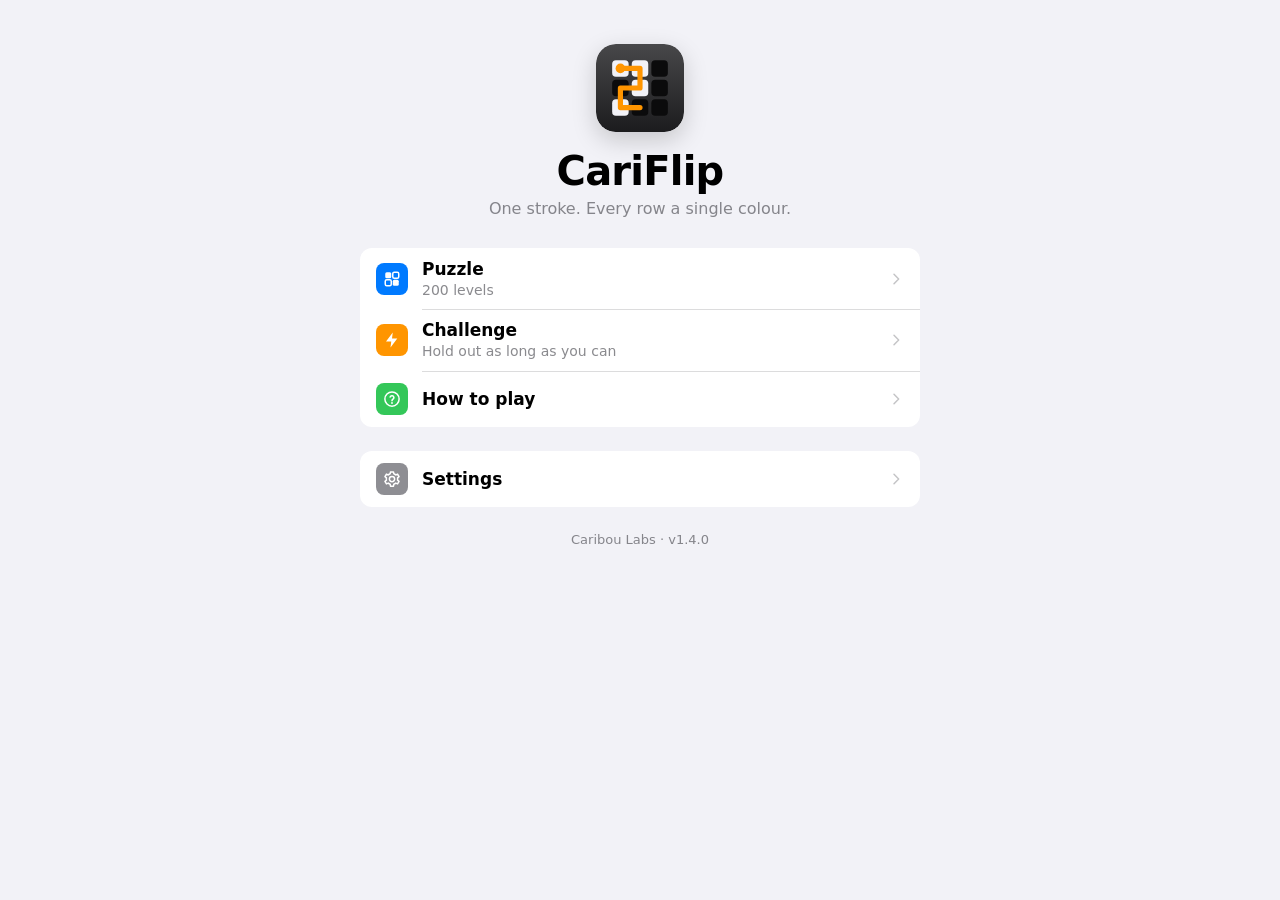
==== index.html @ bf09bc6b "Add files via upload" ====
<!doctype html>
<html lang="fr">
<head>
<meta charset="utf-8">
<title>CariFlip</title>
<meta name="viewport" content="width=device-width, initial-scale=1, viewport-fit=cover, user-scalable=no">
<meta name="claude:viewport-fit-sides" content="cover">
<meta name="description" content="Un seul trait pour rendre chaque ligne d'une seule couleur. Jeu de réflexion de Caribou Labs.">
<meta name="theme-color" content="#F2F2F7" media="(prefers-color-scheme: light)">
<meta name="theme-color" content="#000000" media="(prefers-color-scheme: dark)">
<meta name="apple-mobile-web-app-capable" content="yes">
<meta name="mobile-web-app-capable" content="yes">
<meta name="apple-mobile-web-app-status-bar-style" content="default">
<meta name="apple-mobile-web-app-title" content="CariFlip">
<link rel="manifest" href="manifest.webmanifest">
<link rel="icon" href="icons/icon.svg" type="image/svg+xml">
<link rel="apple-touch-icon" href="icons/apple-touch-icon.png">
<link rel="stylesheet" href="css/style.css">
</head>
<body>
<svg width="0" height="0" style="position:absolute" aria-hidden="true">
  <defs>
    <symbol id="i-back" viewBox="0 0 24 24"><path d="M15 4l-8 8 8 8" fill="none" stroke="currentColor" stroke-width="2.4" stroke-linecap="round" stroke-linejoin="round"/></symbol>
    <symbol id="i-chev" viewBox="0 0 24 24"><path d="M9 5l7 7-7 7" fill="none" stroke="currentColor" stroke-width="2.2" stroke-linecap="round" stroke-linejoin="round"/></symbol>
    <symbol id="i-bulb" viewBox="0 0 24 24"><path d="M9 18h6M10 21h4M12 3a6 6 0 0 0-3.6 10.8c.6.5 1.1 1.3 1.1 2.2h5c0-.9.5-1.7 1.1-2.2A6 6 0 0 0 12 3z" fill="none" stroke="currentColor" stroke-width="2" stroke-linecap="round" stroke-linejoin="round"/></symbol>
    <symbol id="i-pause" viewBox="0 0 24 24"><rect x="6" y="5" width="4" height="14" rx="1.2" fill="currentColor"/><rect x="14" y="5" width="4" height="14" rx="1.2" fill="currentColor"/></symbol>
    <symbol id="i-lock" viewBox="0 0 24 24"><rect x="5" y="11" width="14" height="10" rx="2.5" fill="currentColor"/><path d="M8 11V8a4 4 0 0 1 8 0v3" fill="none" stroke="currentColor" stroke-width="2.2"/></symbol>
    <symbol id="i-check" viewBox="0 0 24 24"><path d="M5 12.5l4.5 4.5L19 7.5" fill="none" stroke="currentColor" stroke-width="2.8" stroke-linecap="round" stroke-linejoin="round"/></symbol>
    <symbol id="i-star" viewBox="0 0 24 24"><path d="M12 2.8l2.8 5.8 6.3.9-4.6 4.4 1.1 6.3L12 17.2l-5.6 3 1.1-6.3L2.9 9.5l6.3-.9z" fill="currentColor"/></symbol>
    <symbol id="i-grid" viewBox="0 0 24 24"><rect x="3" y="3" width="8" height="8" rx="2" fill="currentColor"/><rect x="13" y="3" width="8" height="8" rx="2" fill="none" stroke="currentColor" stroke-width="2"/><rect x="3" y="13" width="8" height="8" rx="2" fill="none" stroke="currentColor" stroke-width="2"/><rect x="13" y="13" width="8" height="8" rx="2" fill="currentColor"/></symbol>
    <symbol id="i-bolt" viewBox="0 0 24 24"><path d="M13 2L4 14h7l-1 8 9-12h-7z" fill="currentColor"/></symbol>
    <symbol id="i-help" viewBox="0 0 24 24"><circle cx="12" cy="12" r="9.5" fill="none" stroke="currentColor" stroke-width="2"/><path d="M9.5 9.3a2.6 2.6 0 0 1 5 .9c0 1.8-2.5 2.2-2.5 4" fill="none" stroke="currentColor" stroke-width="2" stroke-linecap="round"/><circle cx="12" cy="17.3" r="1.2" fill="currentColor"/></symbol>
    <symbol id="i-x" viewBox="0 0 24 24"><path d="M6 6l12 12M18 6L6 18" fill="none" stroke="currentColor" stroke-width="2.8" stroke-linecap="round"/></symbol>
    <symbol id="i-down" viewBox="0 0 24 24"><path d="M12 5v13M6 13l6 6 6-6" fill="none" stroke="currentColor" stroke-width="2.4" stroke-linecap="round" stroke-linejoin="round"/></symbol>
    <symbol id="i-trophy" viewBox="0 0 24 24"><path d="M7 4h10v5a5 5 0 0 1-10 0zM7 6H4v1a3 3 0 0 0 3 3M17 6h3v1a3 3 0 0 1-3 3M12 14v3M8 20h8M9 17h6" fill="none" stroke="currentColor" stroke-width="2" stroke-linecap="round" stroke-linejoin="round"/></symbol>
    <symbol id="i-gear" viewBox="0 0 24 24"><path d="M12 8.5a3.5 3.5 0 1 0 0 7 3.5 3.5 0 0 0 0-7z" fill="none" stroke="currentColor" stroke-width="2"/><path d="M19.4 13.5a7.6 7.6 0 0 0 0-3l2-1.6-2-3.4-2.4 1a7.6 7.6 0 0 0-2.6-1.5L14 2.5h-4l-.4 2.5A7.6 7.6 0 0 0 7 6.5l-2.4-1-2 3.4 2 1.6a7.6 7.6 0 0 0 0 3l-2 1.6 2 3.4 2.4-1a7.6 7.6 0 0 0 2.6 1.5l.4 2.5h4l.4-2.5a7.6 7.6 0 0 0 2.6-1.5l2.4 1 2-3.4z" fill="none" stroke="currentColor" stroke-width="2" stroke-linejoin="round"/></symbol>
    <symbol id="i-up" viewBox="0 0 24 24"><path d="M12 19V6M6 11l6-6 6 6" fill="none" stroke="currentColor" stroke-width="2.4" stroke-linecap="round" stroke-linejoin="round"/></symbol>
  </defs>
</svg>

<div id="app">

  <!-- Accueil -->
  <section class="screen" id="home">
    <div class="scroll">
      <header class="hero">
        <img class="logo" src="icons/icon.svg" alt="" width="88" height="88">
        <h1>CariFlip</h1>
        <p class="tagline" data-i18n="home.tagline"></p>
      </header>

      <div class="group">
        <button class="row" id="go-puzzle">
          <span class="row-icon" style="--c: var(--accent)"><svg><use href="#i-grid"/></svg></span>
          <span class="row-text"><span class="row-title" data-i18n="home.puzzle"></span><span class="row-sub" id="puzzle-progress"></span></span>
          <svg class="chev"><use href="#i-chev"/></svg>
        </button>
        <button class="row" id="go-challenge">
          <span class="row-icon" style="--c: var(--stroke)"><svg><use href="#i-bolt"/></svg></span>
          <span class="row-text"><span class="row-title" data-i18n="home.challenge"></span><span class="row-sub" id="best-score"></span></span>
          <svg class="chev"><use href="#i-chev"/></svg>
        </button>
        <button class="row" id="go-howto">
          <span class="row-icon" style="--c: var(--success)"><svg><use href="#i-help"/></svg></span>
          <span class="row-text"><span class="row-title" data-i18n="home.howto"></span></span>
          <svg class="chev"><use href="#i-chev"/></svg>
        </button>
      </div>

      <div class="group">
        <button class="row" id="go-settings">
          <span class="row-icon" style="--c: var(--gray)"><svg><use href="#i-gear"/></svg></span>
          <span class="row-text"><span class="row-title" data-i18n="home.settings"></span></span>
          <svg class="chev"><use href="#i-chev"/></svg>
        </button>
      </div>

      <p class="footnote" id="install-hint" hidden></p>
      <p class="footnote">Caribou Labs · v<span id="version"></span></p>
    </div>
  </section>

  <!-- Réglages -->
  <section class="screen" id="settings" hidden>
    <nav class="navbar">
      <button class="nav-btn" data-back><svg><use href="#i-back"/></svg><span data-i18n="nav.home"></span></button>
      <h2 class="nav-title" data-i18n="set.title"></h2>
      <span class="nav-spacer"></span>
    </nav>
    <div class="scroll">
      <h3 class="section-title" data-i18n="set.language"></h3>
      <div class="group pad">
        <div class="seg" id="seg-lang" role="radiogroup">
          <button data-value="auto" data-i18n="set.auto"></button>
          <button data-value="fr" data-i18n="set.fr"></button>
          <button data-value="en" data-i18n="set.en"></button>
        </div>
      </div>
      <h3 class="section-title" data-i18n="set.theme"></h3>
      <div class="group pad">
        <div class="seg" id="seg-theme" role="radiogroup">
          <button data-value="auto" data-i18n="set.auto"></button>
          <button data-value="light" data-i18n="set.light"></button>
          <button data-value="dark" data-i18n="set.dark"></button>
        </div>
      </div>
      <div class="group">
        <label class="row switch-row" for="opt-sound">
          <span class="row-text"><span class="row-title" data-i18n="set.sound"></span></span>
          <input type="checkbox" id="opt-sound" class="switch">
        </label>
        <label class="row switch-row" for="opt-haptics" id="haptics-row">
          <span class="row-text"><span class="row-title" data-i18n="set.haptics"></span></span>
          <input type="checkbox" id="opt-haptics" class="switch">
        </label>
      </div>
      <p class="footnote" data-i18n="set.note"></p>
    </div>
  </section>

  <!-- Sélection des niveaux -->
  <section class="screen" id="levels" hidden>
    <nav class="navbar">
      <button class="nav-btn" data-back><svg><use href="#i-back"/></svg><span data-i18n="nav.home"></span></button>
      <h2 class="nav-title" data-i18n="levels.title"></h2>
      <span class="nav-spacer"></span>
    </nav>
    <div class="scroll">
      <div class="chapters" id="chapters" role="tablist"></div>
      <p class="chapter-caption" id="chapter-caption"></p>
      <div class="level-grid" id="level-grid"></div>
    </div>
  </section>

  <!-- Jeu : Puzzle -->
  <section class="screen" id="game" hidden>
    <nav class="navbar">
      <button class="nav-btn" data-back><svg><use href="#i-back"/></svg><span data-i18n="nav.levels"></span></button>
      <h2 class="nav-title" id="game-title"></h2>
      <button class="nav-btn icon-only" id="hint-btn" data-i18n-aria="game.hint">
        <svg><use href="#i-bulb"/></svg><span class="badge" id="hint-badge">3</span>
      </button>
    </nav>
    <div class="status">
      <span class="chip" id="dirty-chip"></span>
      <p id="game-status"></p>
    </div>
    <div class="stage" id="puzzle-stage"><canvas id="puzzle-canvas"></canvas></div>
    <div class="bottombar">
      <button class="cancel-btn" data-cancel data-i18n-aria="game.cancel"><svg><use href="#i-x"/></svg></button>
      <button class="pill-btn" id="prev-level"><svg><use href="#i-back"/></svg><span></span></button>
      <span class="size-label" id="size-label"></span>
      <button class="pill-btn" id="next-level"><span></span><svg><use href="#i-chev"/></svg></button>
      <button class="cancel-btn" data-cancel data-i18n-aria="game.cancel"><svg><use href="#i-x"/></svg></button>
    </div>
  </section>

  <!-- Menu Challenge -->
  <section class="screen" id="cmenu" hidden>
    <nav class="navbar">
      <button class="nav-btn" data-back><svg><use href="#i-back"/></svg><span data-i18n="nav.home"></span></button>
      <h2 class="nav-title" data-i18n="cmenu.title"></h2>
      <span class="nav-spacer"></span>
    </nav>
    <div class="scroll">
      <p class="intro" data-i18n="cmenu.intro"></p>
      <div class="group">
        <button class="row" id="start-challenge">
          <span class="row-icon" style="--c: var(--stroke)"><svg><use href="#i-bolt"/></svg></span>
          <span class="row-text"><span class="row-title" data-i18n="cmenu.challenge"></span><span class="row-sub" data-i18n="cmenu.challengeSub"></span></span>
          <svg class="chev"><use href="#i-chev"/></svg>
        </button>
        <button class="row" id="start-practice">
          <span class="row-icon" style="--c: var(--success)"><svg><use href="#i-grid"/></svg></span>
          <span class="row-text"><span class="row-title" data-i18n="cmenu.practice"></span><span class="row-sub" data-i18n="cmenu.practiceSub"></span></span>
          <svg class="chev"><use href="#i-chev"/></svg>
        </button>
      </div>
      <h3 class="section-title" data-i18n="cmenu.best"></h3>
      <div class="group records" id="records"></div>
    </div>
  </section>

  <!-- Jeu : Challenge -->
  <section class="screen" id="challenge" hidden>
    <nav class="navbar">
      <button class="nav-btn icon-only" id="pause-btn" data-i18n-aria="ch.pause"><svg><use href="#i-pause"/></svg></button>
      <div class="hud">
        <span class="hud-score" id="hud-score">0</span>
        <span class="hud-meta"><span id="hud-level"></span> · <span id="hud-lines"></span></span>
      </div>
      <span class="hud-mode" id="hud-mode"></span>
    </nav>
    <div class="stage" id="challenge-stage">
      <canvas id="challenge-canvas"></canvas>
      <div class="countdown" id="countdown" aria-live="assertive"></div>
      <div class="bonus" id="bonus" aria-live="polite"><span class="bonus-main"></span><span class="bonus-sub"></span></div>
    </div>
    <div class="bottombar">
      <button class="cancel-btn" data-cancel data-i18n-aria="game.cancel"><svg><use href="#i-x"/></svg></button>
      <button class="pill-btn" id="rush-btn"><svg><use href="#i-down"/></svg><span data-i18n="ch.drop"></span></button>
      <button class="cancel-btn" data-cancel data-i18n-aria="game.cancel"><svg><use href="#i-x"/></svg></button>
    </div>
  </section>

  <!-- Comment jouer -->
  <section class="screen" id="howto" hidden>
    <nav class="navbar">
      <button class="nav-btn" data-back><svg><use href="#i-back"/></svg><span data-i18n="nav.back"></span></button>
      <h2 class="nav-title" data-i18n="howto.title"></h2>
      <span class="nav-spacer"></span>
    </nav>
    <div class="scroll">
      <ol class="steps">
        <li class="step">
          <div class="step-art"><canvas data-demo="1"></canvas></div>
          <div class="step-text"><h3 data-i18n="howto.s1t"></h3><p data-i18n="howto.s1p"></p></div>
        </li>
        <li class="step">
          <div class="step-art"><canvas data-demo="2"></canvas></div>
          <div class="step-text"><h3 data-i18n="howto.s2t"></h3><p data-i18n="howto.s2p"></p></div>
        </li>
        <li class="step">
          <div class="step-art"><canvas data-demo="3"></canvas></div>
          <div class="step-text"><h3 data-i18n="howto.s3t"></h3><p data-i18n="howto.s3p"></p></div>
        </li>
        <li class="step">
          <div class="step-art"><canvas data-demo="4"></canvas></div>
          <div class="step-text"><h3 data-i18n="howto.s4t"></h3><p data-i18n="howto.s4p"></p></div>
        </li>
      </ol>
      <p class="howto-note" data-i18n="howto.note"></p>
    </div>
    <!-- Bouton toujours visible, même si le texte dépasse l'écran -->
    <div class="screen-footer"><button class="btn primary" data-back data-i18n="howto.ok"></button></div>
  </section>

  <!-- Fenêtres -->
  <div class="sheet-backdrop" id="sheet" hidden>
    <div class="sheet" role="dialog" aria-modal="true" aria-labelledby="sheet-title">
      <div class="sheet-badge" id="sheet-badge"></div>
      <h3 id="sheet-title"></h3>
      <p id="sheet-body"></p>
      <div class="sheet-actions" id="sheet-actions"></div>
    </div>
  </div>
</div>

<script type="module" src="js/main.js"></script>
</body>
</html>
---- css/style.css ----
/* CariFlip — interface façon iOS, plateau monochrome, un seul accent chaud pour le trait.
   Mise en page : écrans plein cadre empilés, navbar fine, plateau qui occupe tout l'espace libre. */
:root {
  --bg: #F2F2F7;
  --card: #FFFFFF;
  --label: #000000;
  --secondary: rgba(60, 60, 67, 0.6);
  --tertiary: rgba(60, 60, 67, 0.3);
  --sep: rgba(60, 60, 67, 0.18);
  --fill: rgba(118, 118, 128, 0.12);
  --accent: #007AFF;
  --gray: #8E8E93;
  --stroke: #FF9500;
  --success: #34C759;
  --danger: #FF3B30;
  --board: #C7C7CC;
  --reserve: #E5E5EA;
  --gauge: #FFCC00;
  --well: rgba(0, 0, 0, 0.2);
  --dot: rgba(60, 60, 67, 0.28);
  --tile-dark: #1C1C1E;
  --tile-light: #FFFFFF;
  --tile-light-edge: rgba(0, 0, 0, 0.08);
  --font: -apple-system, BlinkMacSystemFont, "SF Pro Text", system-ui, "Segoe UI", Roboto, sans-serif;
  --font-round: ui-rounded, "SF Pro Rounded", -apple-system, system-ui, "Segoe UI", Roboto, sans-serif;
  color-scheme: light;
}
@media (prefers-color-scheme: dark) {
  :root:not([data-theme="light"]) {
    --bg: #000000; --card: #1C1C1E; --label: #FFFFFF;
    --secondary: rgba(235, 235, 245, 0.6); --tertiary: rgba(235, 235, 245, 0.3);
    --sep: rgba(84, 84, 88, 0.6); --fill: rgba(118, 118, 128, 0.24);
    --accent: #0A84FF; --gray: #8E8E93; --stroke: #FF9F0A; --success: #30D158; --danger: #FF453A;
    --board: #48484A; --reserve: #262628; --gauge: #FFD60A; --well: rgba(255, 255, 255, 0.12); --dot: rgba(235, 235, 245, 0.25);
    --tile-dark: #0B0B0C; --tile-light: #F2F2F7; --tile-light-edge: rgba(0, 0, 0, 0);
    color-scheme: dark;
  }
}
:root[data-theme="dark"] {
  --bg: #000000; --card: #1C1C1E; --label: #FFFFFF;
  --secondary: rgba(235, 235, 245, 0.6); --tertiary: rgba(235, 235, 245, 0.3);
  --sep: rgba(84, 84, 88, 0.6); --fill: rgba(118, 118, 128, 0.24);
  --accent: #0A84FF; --gray: #8E8E93; --stroke: #FF9F0A; --success: #30D158; --danger: #FF453A;
  --board: #48484A; --reserve: #262628; --gauge: #FFD60A; --well: rgba(255, 255, 255, 0.12); --dot: rgba(235, 235, 245, 0.25);
  --tile-dark: #0B0B0C; --tile-light: #F2F2F7; --tile-light-edge: rgba(0, 0, 0, 0);
  color-scheme: dark;
}

* { box-sizing: border-box; -webkit-tap-highlight-color: transparent; }
html, body { height: 100%; margin: 0; }
body {
  background: var(--bg); color: var(--label);
  font: 17px/1.35 var(--font);
  -webkit-font-smoothing: antialiased;
  overscroll-behavior: none;
  user-select: none; -webkit-user-select: none; -webkit-touch-callout: none;
}
[hidden] { display: none !important; }
button { font: inherit; color: inherit; background: none; border: 0; padding: 0; cursor: pointer; }
button:focus-visible, .switch:focus-visible { outline: 2px solid var(--accent); outline-offset: 2px; border-radius: 8px; }
svg { width: 1em; height: 1em; flex: none; }

#app { position: fixed; inset: 0; overflow: hidden; }
.screen {
  position: absolute; inset: 0;
  display: flex; flex-direction: column;
  padding-top: env(safe-area-inset-top, 0px);
  padding-bottom: env(safe-area-inset-bottom, 0px);
  padding-left: env(safe-area-inset-left, 0px);
  padding-right: env(safe-area-inset-right, 0px);
  animation: screen-in 0.22s ease-out;
}
@keyframes screen-in { from { opacity: 0; transform: translateX(14px); } to { opacity: 1; transform: none; } }
.scroll {
  flex: 1; overflow-y: auto; -webkit-overflow-scrolling: touch;
  padding-block: 8px 32px;
  padding-left: max(16px, env(safe-area-inset-left, 0px));
  padding-right: max(16px, env(safe-area-inset-right, 0px));
}
.scroll > * { max-width: 560px; margin-left: auto; margin-right: auto; }

/* Accueil */
.hero { display: flex; flex-direction: column; align-items: center; gap: 6px; padding-block: 36px 28px; text-align: center; }
.logo { width: 88px; height: 88px; border-radius: 20px; box-shadow: 0 8px 24px rgba(0, 0, 0, 0.18); }
.hero h1 { font: 800 40px/1.05 var(--font-round); letter-spacing: -0.02em; margin: 12px 0 0; }
.tagline { margin: 0; color: var(--secondary); font-size: 16px; text-wrap: balance; }

.group { background: var(--card); border-radius: 12px; overflow: hidden; margin-bottom: 24px; }
.row {
  display: flex; align-items: center; gap: 14px; width: 100%;
  min-height: 56px; padding: 10px 16px; text-align: left; position: relative;
}
.row + .row::before { content: ""; position: absolute; top: 0; left: 62px; right: 0; height: 0.5px; background: var(--sep); }
.switch-row + .switch-row::before { left: 16px; }
.row:active:not(.switch-row) { background: var(--fill); }
.row-icon { width: 32px; height: 32px; border-radius: 8px; display: grid; place-items: center; background: var(--c); color: #fff; font-size: 18px; flex: none; }
.row-text { flex: 1; min-width: 0; display: flex; flex-direction: column; }
.row-title { font-weight: 600; }
.row-sub { font-size: 14px; color: var(--secondary); font-variant-numeric: tabular-nums; }
.chev { color: var(--tertiary); font-size: 16px; }
.footnote { text-align: center; color: var(--secondary); font-size: 13px; margin: 8px auto; text-wrap: balance; }

.switch {
  appearance: none; -webkit-appearance: none; flex: none;
  width: 51px; height: 31px; border-radius: 16px; background: var(--fill); position: relative;
  transition: background 0.2s; cursor: pointer; margin: 0;
}
.switch::after {
  content: ""; position: absolute; top: 2px; left: 2px; width: 27px; height: 27px; border-radius: 50%;
  background: #fff; box-shadow: 0 2px 6px rgba(0, 0, 0, 0.2); transition: transform 0.2s;
}
.switch:checked { background: var(--success); }
.switch:checked::after { transform: translateX(20px); }

/* Barre de navigation */
.navbar {
  display: grid; grid-template-columns: 1fr auto 1fr; align-items: center;
  min-height: 48px; padding-block: 4px;
  padding-left: max(8px, env(safe-area-inset-left, 0px));
  padding-right: max(8px, env(safe-area-inset-right, 0px));
}
.nav-btn { display: inline-flex; align-items: center; gap: 2px; color: var(--accent); font-size: 17px; padding: 8px; border-radius: 10px; justify-self: start; position: relative; }
.nav-btn svg { font-size: 22px; }
.nav-btn.icon-only { padding: 8px 10px; }
.navbar > :last-child { justify-self: end; }
.nav-btn:active { opacity: 0.5; }
.nav-btn:disabled { color: var(--tertiary); }
.nav-title { font-size: 17px; font-weight: 600; margin: 0; text-align: center; white-space: nowrap; }
.badge {
  position: absolute; top: 2px; right: 0; min-width: 17px; height: 17px; border-radius: 9px;
  background: var(--accent); color: #fff; font-size: 11px; font-weight: 700; display: grid; place-items: center; padding: 0 4px;
}

/* Sélection des niveaux */
.chapters { display: flex; gap: 8px; overflow-x: auto; padding: 4px 0 12px; scrollbar-width: none; }
.chapters::-webkit-scrollbar { display: none; }
.chapter {
  flex: none; padding: 7px 14px; border-radius: 999px; background: var(--fill);
  font-size: 15px; font-weight: 600; font-variant-numeric: tabular-nums; white-space: nowrap;
}
.chapter[aria-selected="true"] { background: var(--label); color: var(--bg); }
.chapter .done { opacity: 0.6; font-weight: 500; margin-left: 6px; }
.chapter-caption { color: var(--secondary); font-size: 14px; margin: 0 auto 12px; }
.level-grid { display: grid; grid-template-columns: repeat(5, 1fr); gap: 10px; }
.level {
  aspect-ratio: 1; max-width: 100%; border-radius: 14px; background: var(--card);
  display: flex; flex-direction: column; align-items: center; justify-content: center; gap: 2px;
  font: 700 20px/1 var(--font-round); font-variant-numeric: tabular-nums; position: relative;
}
.level:active:not(:disabled) { transform: scale(0.95); }
.level.solved { background: var(--tile-dark); color: var(--tile-light); }
.level .mark { font-size: 13px; color: var(--success); }
.level.perfect .mark { color: var(--stroke); }
.level:disabled { color: var(--tertiary); cursor: default; }
.level:disabled svg { font-size: 16px; }
.level.current { box-shadow: inset 0 0 0 2.5px var(--accent); }

/* Jeu */
.status { display: flex; flex-direction: column; align-items: center; gap: 6px; padding: 2px 16px 0; text-align: center; min-height: 64px; }
.status p { margin: 0; font-size: 15px; color: var(--secondary); text-wrap: balance; transition: color 0.2s; }
.status p.fail { color: var(--danger); }
.status p.hint { color: var(--accent); }
.chip { font-size: 13px; font-weight: 600; padding: 3px 10px; border-radius: 999px; background: var(--fill); font-variant-numeric: tabular-nums; }
.chip.done { background: var(--success); color: #fff; }
.stage { flex: 1; min-height: 0; position: relative; margin: 4px 8px; }
.stage canvas { position: absolute; inset: 0; touch-action: none; display: block; }
.stage.shake { animation: shake 0.4s; }
@keyframes shake { 20%, 60% { transform: translateX(-7px); } 40%, 80% { transform: translateX(7px); } }
.bottombar {
  display: flex; align-items: center; justify-content: space-between; gap: 12px;
  padding-block: 8px 12px;
  padding-left: max(16px, env(safe-area-inset-left, 0px));
  padding-right: max(16px, env(safe-area-inset-right, 0px));
}
.pill-btn {
  display: inline-flex; align-items: center; gap: 6px; padding: 9px 14px; border-radius: 999px;
  background: var(--fill); font-size: 15px; font-weight: 600; font-variant-numeric: tabular-nums;
}
.pill-btn svg { font-size: 15px; }
.pill-btn:disabled { opacity: 0.3; cursor: default; }
.pill-btn:active:not(:disabled) { opacity: 0.6; }
.pill-btn.wide { margin: 0 auto; padding: 11px 22px; }
.size-label { font-size: 13px; color: var(--secondary); font-variant-numeric: tabular-nums; }

/* Challenge */
.hud { display: flex; flex-direction: column; align-items: center; line-height: 1.1; }
.hud-score { font: 800 26px/1 var(--font-round); font-variant-numeric: tabular-nums; }
.hud-meta { font-size: 13px; color: var(--secondary); font-variant-numeric: tabular-nums; }
.timer { height: 4px; margin: 4px max(16px, env(safe-area-inset-left, 0px)) 0; border-radius: 2px; background: var(--fill); overflow: hidden; }
.timer-fill { height: 100%; width: 0; background: var(--stroke); border-radius: 2px; }
.bonus {
  position: absolute; left: 50%; top: 30%; transform: translate(-50%, 0); pointer-events: none;
  font: 800 24px/1.1 var(--font-round); color: var(--stroke); text-align: center; white-space: nowrap;
  opacity: 0; text-shadow: 0 2px 12px var(--bg);
}
.bonus.show { animation: bonus 1.1s ease-out; }
@keyframes bonus { 0% { opacity: 0; transform: translate(-50%, 12px) scale(0.9); } 15% { opacity: 1; transform: translate(-50%, 0) scale(1.05); } 70% { opacity: 1; } 100% { opacity: 0; transform: translate(-50%, -24px); } }

/* Comment jouer */
.steps { list-style: none; padding: 0; display: flex; flex-direction: column; gap: 12px; }
.step { display: flex; gap: 14px; align-items: center; background: var(--card); border-radius: 12px; padding: 12px; }
.step-art { width: 110px; height: 96px; flex: none; position: relative; }
.step-art canvas { position: absolute; inset: 0; }
.step-text { min-width: 0; }
.step h3 { margin: 0 0 4px; font-size: 16px; }
.step p { margin: 0; font-size: 14px; color: var(--secondary); }
.howto-note { color: var(--secondary); font-size: 14px; margin: 4px auto 20px; }
.actions { display: flex; justify-content: center; }
.btn { padding: 13px 28px; border-radius: 14px; font-weight: 600; font-size: 17px; background: var(--fill); min-width: 200px; }
.btn.primary { background: var(--accent); color: #fff; }
.btn:active { opacity: 0.7; }

/* Fenêtre modale façon alerte */
.sheet-backdrop {
  position: fixed; inset: 0; background: rgba(0, 0, 0, 0.35); display: grid; place-items: center; z-index: 20;
  padding-left: max(16px, env(safe-area-inset-left, 0px)); padding-right: max(16px, env(safe-area-inset-right, 0px));
  animation: fade 0.2s;
}
@keyframes fade { from { opacity: 0; } }
.sheet {
  width: min(320px, 100%); background: var(--card); border-radius: 18px; padding: 24px 20px 16px; text-align: center;
  box-shadow: 0 20px 60px rgba(0, 0, 0, 0.3); animation: pop 0.28s cubic-bezier(.2, .9, .3, 1.2);
}
@keyframes pop { from { transform: scale(0.9); opacity: 0; } }
.sheet-badge { font: 800 34px/1 var(--font-round); color: var(--stroke); font-variant-numeric: tabular-nums; }
.sheet-badge:empty { display: none; }
.sheet-badge svg { font-size: 44px; color: var(--success); }
.sheet h3 { margin: 10px 0 4px; font-size: 19px; }
.sheet p { margin: 0 0 18px; color: var(--secondary); font-size: 15px; text-wrap: balance; }
.sheet-actions { display: flex; flex-direction: column; gap: 8px; }
.sheet-actions .btn { min-width: 0; width: 100%; }

@media (prefers-reduced-motion: reduce) {
  *, *::before, *::after { animation-duration: 0.01ms !important; transition-duration: 0.01ms !important; }
}
@media (min-width: 700px) {
  .level-grid { gap: 14px; }
}

/* v1.1 — Annulation du trait, menu Challenge, compte à rebours */
.cancel-btn {
  width: 44px; height: 44px; border-radius: 50%; flex: none;
  display: grid; place-items: center; font-size: 18px;
  background: var(--danger); color: #fff;
  visibility: hidden; opacity: 0; transition: opacity 0.12s;
}
.cancel-btn:active { transform: scale(0.92); }
.screen.drawing .cancel-btn { visibility: visible; opacity: 1; }
#game .cancel-btn { display: none; }
#game.drawing .cancel-btn { display: grid; }
#game.drawing #prev-level, #game.drawing #next-level, #game.drawing .size-label { display: none; }
#challenge .bottombar { justify-content: space-between; }

.hud-mode { justify-self: end; font-size: 13px; color: var(--secondary); padding-right: 8px; }
.intro { color: var(--secondary); font-size: 15px; margin: 8px auto 20px; text-wrap: pretty; }
.section-title { font-size: 13px; font-weight: 600; text-transform: uppercase; letter-spacing: 0.04em; color: var(--secondary); margin: 0 auto 8px; padding-left: 16px; }
.records .rec { display: grid; grid-template-columns: 28px 44px 1fr auto; align-items: center; gap: 10px; min-height: 52px; padding: 8px 16px; position: relative; }
.records .rec + .rec::before { content: ""; position: absolute; top: 0; left: 16px; right: 0; height: 0.5px; background: var(--sep); }
.rec-rank { font: 700 17px/1 var(--font-round); color: var(--secondary); }
.rec-grade { font: 800 22px/1 var(--font-round); color: var(--stroke); }
.rec-score { font: 700 17px/1.2 var(--font-round); font-variant-numeric: tabular-nums; }
.rec-meta { font-size: 13px; color: var(--secondary); font-variant-numeric: tabular-nums; text-align: right; }
.records .empty { padding: 16px; color: var(--secondary); font-size: 15px; }

.countdown {
  position: absolute; inset: 0; display: grid; place-items: center; pointer-events: none;
  font: 800 72px/1 var(--font-round); color: var(--label); text-shadow: 0 2px 16px var(--bg);
}
.countdown:empty { display: none; }
.countdown.go { font-size: 40px; color: var(--stroke); }
.countdown span { animation: count 0.9s ease-out both; }
@keyframes count { from { transform: scale(1.6); opacity: 0; } 30% { transform: scale(1); opacity: 1; } to { opacity: 0.9; } }
.bonus { display: flex; flex-direction: column; align-items: center; gap: 2px; top: 46%; }
.bonus-sub { font-size: 16px; color: var(--accent); }
.bonus-sub:empty { display: none; }
.sheet-badge.grade { font-size: 56px; }

/* v1.1.1 — plateau du Challenge le plus grand possible sur téléphone */
#challenge .navbar { min-height: 44px; padding-block: 0; }
#challenge .stage { margin: 2px 2px 0; }
#challenge .bottombar { padding-block: 4px 6px; }
#challenge .hud-score { font-size: 24px; }
#game .stage { margin: 4px 2px; }

/* v1.4 — Réglages (contrôles segmentés), écran « Comment jouer » compact avec bouton fixe */
.group.pad { padding: 8px; }
.seg { display: grid; grid-auto-flow: column; grid-auto-columns: 1fr; gap: 2px; background: var(--fill); border-radius: 9px; padding: 2px; }
.seg button { padding: 7px 4px; border-radius: 7px; font-size: 15px; font-weight: 500; color: var(--label); }
.seg button[aria-checked="true"] { background: var(--card); font-weight: 600; box-shadow: 0 1px 4px rgba(0, 0, 0, 0.12), 0 0 0 0.5px var(--sep); }
:root[data-theme="dark"] .seg button[aria-checked="true"] { background: #636366; }
@media (prefers-color-scheme: dark) { :root:not([data-theme="light"]) .seg button[aria-checked="true"] { background: #636366; } }
#settings .section-title { margin-top: 4px; }

#howto .scroll { padding-block: 4px 12px; }
#howto .steps { gap: 8px; margin: 0 auto; }
#howto .step { padding: 8px 12px 8px 8px; gap: 10px; }
#howto .step-art { width: 84px; height: 70px; }
#howto .step h3 { font-size: 15px; margin-bottom: 2px; }
#howto .step p { font-size: 13px; line-height: 1.3; }
#howto .howto-note { font-size: 13px; margin: 10px auto 0; }
.screen-footer {
  display: flex; justify-content: center;
  padding-block: 10px 12px;
  padding-left: max(16px, env(safe-area-inset-left, 0px));
  padding-right: max(16px, env(safe-area-inset-right, 0px));
  border-top: 0.5px solid var(--sep); background: var(--bg);
}
.screen-footer .btn { width: min(100%, 360px); }
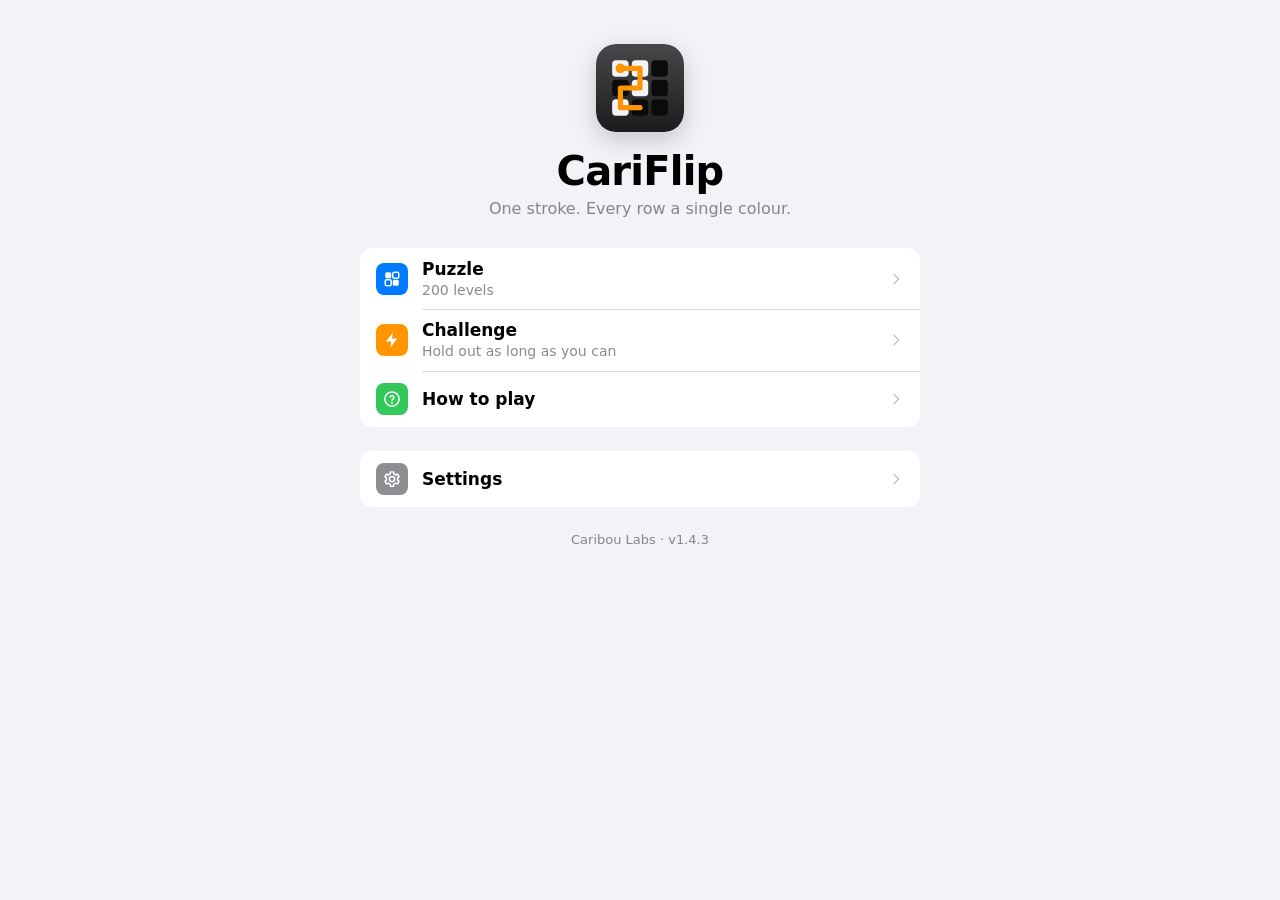
==== commit f963d955: "Add files via upload" ====
--- a/index.html
+++ b/index.html
@@ -109,6 +109,10 @@
           <span class="row-text"><span class="row-title" data-i18n="set.sound"></span></span>
           <input type="checkbox" id="opt-sound" class="switch">
         </label>
+        <label class="row switch-row" for="opt-silent" id="silent-row">
+          <span class="row-text"><span class="row-title" data-i18n="set.silent"></span><span class="row-sub" data-i18n="set.silentSub"></span></span>
+          <input type="checkbox" id="opt-silent" class="switch">
+        </label>
         <label class="row switch-row" for="opt-haptics" id="haptics-row">
           <span class="row-text"><span class="row-title" data-i18n="set.haptics"></span></span>
           <input type="checkbox" id="opt-haptics" class="switch">
--- a/css/style.css
+++ b/css/style.css
@@ -60,7 +60,10 @@
 button:focus-visible, .switch:focus-visible { outline: 2px solid var(--accent); outline-offset: 2px; border-radius: 8px; }
 svg { width: 1em; height: 1em; flex: none; }
 
-#app { position: fixed; inset: 0; overflow: hidden; }
+/* Pas de conteneur position:fixed plein écran : sur iOS 26, Safari traite un élément fixe
+   collé en haut comme une barre et applique son flou de bord sous la barre d'état. */
+html, body { overflow: hidden; }
+#app { position: relative; height: 100%; height: 100dvh; overflow: hidden; }
 .screen {
   position: absolute; inset: 0;
   display: flex; flex-direction: column;
@@ -212,7 +215,7 @@
 
 /* Fenêtre modale façon alerte */
 .sheet-backdrop {
-  position: fixed; inset: 0; background: rgba(0, 0, 0, 0.35); display: grid; place-items: center; z-index: 20;
+  position: absolute; inset: 0; background: rgba(0, 0, 0, 0.35); display: grid; place-items: center; z-index: 20;
   padding-left: max(16px, env(safe-area-inset-left, 0px)); padding-right: max(16px, env(safe-area-inset-right, 0px));
   animation: fade 0.2s;
 }
@@ -306,3 +309,6 @@
   border-top: 0.5px solid var(--sep); background: var(--bg);
 }
 .screen-footer .btn { width: min(100%, 360px); }
+
+/* v1.4.3 — iPhone en mode app : marge sous la barre d'état, hors de la bande floutée par iOS 26 */
+.ios-standalone .screen { padding-top: calc(env(safe-area-inset-top, 0px) + 26px); }
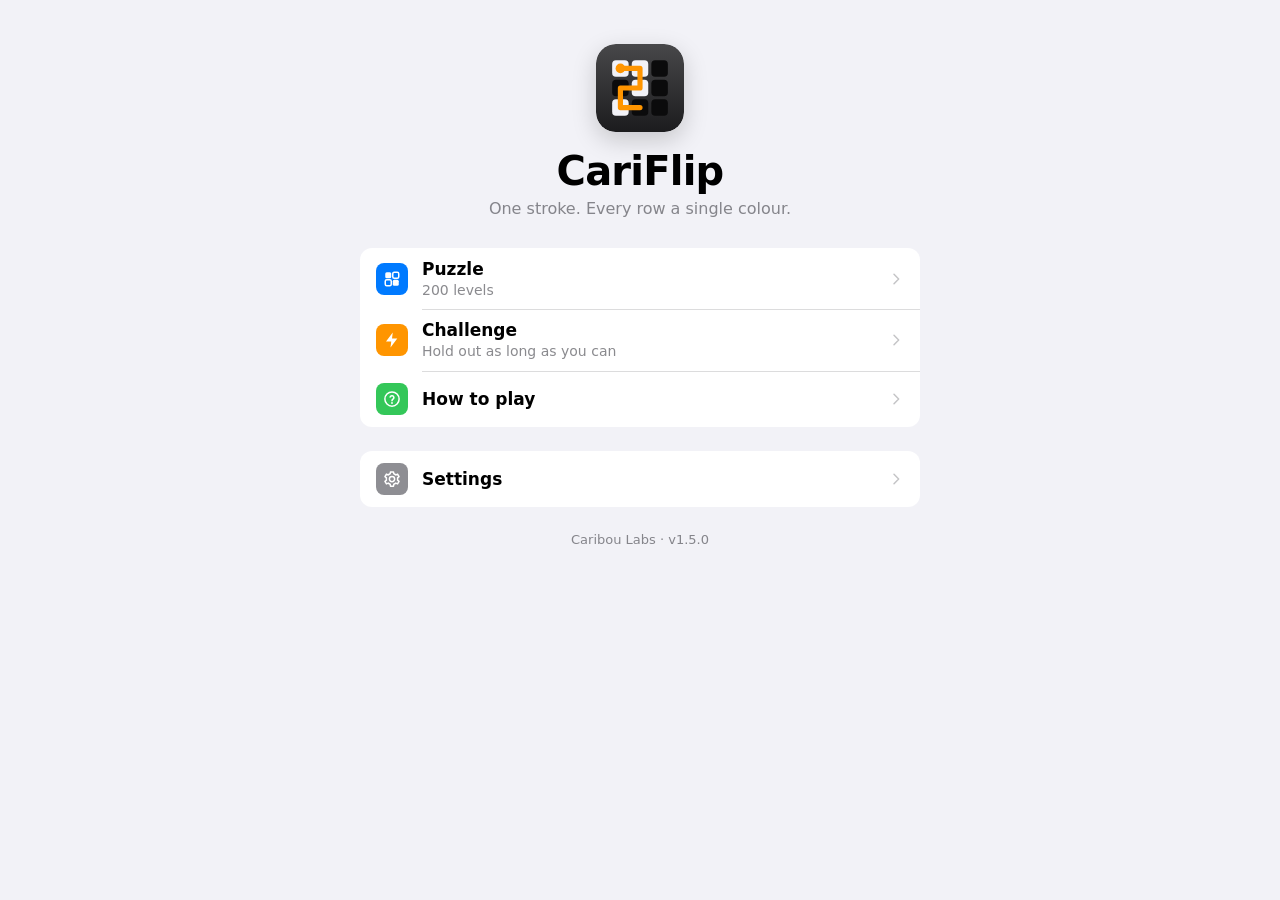
==== commit 63276a59: "Add files via upload" ====
--- a/index.html
+++ b/index.html
@@ -44,7 +44,7 @@
   <section class="screen" id="home">
     <div class="scroll">
       <header class="hero">
-        <img class="logo" src="icons/icon.svg" alt="" width="88" height="88">
+        <img class="logo" id="logo" src="icons/icon.svg" alt="" width="88" height="88" draggable="false">
         <h1>CariFlip</h1>
         <p class="tagline" data-i18n="home.tagline"></p>
       </header>
@@ -76,7 +76,7 @@
       </div>
 
       <p class="footnote" id="install-hint" hidden></p>
-      <p class="footnote">Caribou Labs · v<span id="version"></span></p>
+      <p class="footnote version-line" id="version-line">Caribou Labs · v<span id="version"></span></p>
     </div>
   </section>
 
@@ -199,6 +199,7 @@
       <canvas id="challenge-canvas"></canvas>
       <div class="countdown" id="countdown" aria-live="assertive"></div>
       <div class="bonus" id="bonus" aria-live="polite"><span class="bonus-main"></span><span class="bonus-sub"></span></div>
+      <div class="mega" id="mega" hidden><div class="mega-text"><span class="mega-title" data-i18n="mega.title"></span><span class="mega-sub" id="mega-sub"></span></div></div>
     </div>
     <div class="bottombar">
       <button class="cancel-btn" data-cancel data-i18n-aria="game.cancel"><svg><use href="#i-x"/></svg></button>
@@ -238,6 +239,12 @@
     <!-- Bouton toujours visible, même si le texte dépasse l'écran -->
     <div class="screen-footer"><button class="btn primary" data-back data-i18n="howto.ok"></button></div>
   </section>
+
+  <!-- Mise à jour disponible -->
+  <div class="update-bar" id="update-bar" hidden>
+    <span data-i18n="update.text"></span>
+    <button class="btn primary small" id="update-btn" data-i18n="update.btn"></button>
+  </div>
 
   <!-- Fenêtres -->
   <div class="sheet-backdrop" id="sheet" hidden>
--- a/css/style.css
+++ b/css/style.css
@@ -73,9 +73,11 @@
   padding-right: env(safe-area-inset-right, 0px);
   animation: screen-in 0.22s ease-out;
 }
-@keyframes screen-in { from { opacity: 0; transform: translateX(14px); } to { opacity: 1; transform: none; } }
+/* Transition d'écran : fondu seul, sans glissement latéral. */
+@keyframes screen-in { from { opacity: 0; } to { opacity: 1; } }
 .scroll {
   flex: 1; overflow-y: auto; -webkit-overflow-scrolling: touch;
+  scrollbar-gutter: stable both-edges; /* même largeur avec ou sans barre de défilement */
   padding-block: 8px 32px;
   padding-left: max(16px, env(safe-area-inset-left, 0px));
   padding-right: max(16px, env(safe-area-inset-right, 0px));
@@ -312,3 +314,47 @@
 
 /* v1.4.3 — iPhone en mode app : marge sous la barre d'état, hors de la bande floutée par iOS 26 */
 .ios-standalone .screen { padding-top: calc(env(safe-area-inset-top, 0px) + 26px); }
+
+/* v1.4.5 — rien ne peut décaler l'écran horizontalement */
+html, body, #app, .screen { overflow-x: clip; }
+.screen > * { min-width: 0; max-width: 100%; }
+.chapters { overscroll-behavior-x: contain; }
+
+/* v1.5 — Fêtes : seules les couleurs des tuiles changent (le jeu reste noir/blanc en logique) */
+:root.season-halloween { --tile-dark: #0B0B0C; --tile-light: #FF7A1A; --tile-light-edge: rgba(0, 0, 0, 0.12); }
+:root.season-christmas { --tile-dark: #0E7A3E; --tile-light: #D7263D; --tile-light-edge: rgba(0, 0, 0, 0.12); }
+:root.season-halloween .level.solved, :root.season-christmas .level.solved { color: #fff; }
+
+/* Méga-combo */
+.mega { position: absolute; inset: 0; pointer-events: none; display: grid; place-items: center; overflow: hidden; z-index: 5; }
+.mega::before { content: ""; position: absolute; inset: 0; background: var(--stroke); opacity: 0; animation: mega-flash 0.9s ease-out; }
+@keyframes mega-flash { 0% { opacity: 0.55; } 100% { opacity: 0; } }
+.mega-text { position: relative; display: flex; flex-direction: column; align-items: center; gap: 4px; animation: mega-pop 2.2s cubic-bezier(.2, .9, .3, 1.2) forwards; }
+.mega-title { font: 900 52px/1 var(--font-round); letter-spacing: 0.02em; color: var(--stroke); text-shadow: 0 3px 0 var(--tile-dark), 0 0 24px var(--bg); }
+.mega-sub { font: 700 17px/1.2 var(--font-round); color: var(--label); text-shadow: 0 1px 8px var(--bg); font-variant-numeric: tabular-nums; }
+@keyframes mega-pop { 0% { transform: scale(0.3) rotate(-8deg); opacity: 0; } 18% { transform: scale(1.15) rotate(2deg); opacity: 1; } 30% { transform: scale(1) rotate(0); } 80% { opacity: 1; } 100% { opacity: 0; transform: scale(1.05) translateY(-20px); } }
+.confetti { position: absolute; left: 50%; top: 55%; width: 14px; height: 14px; border-radius: 3px;
+  animation: confetti 1.6s cubic-bezier(.15, .7, .4, 1) forwards; }
+@keyframes confetti {
+  0% { transform: translate(-50%, -50%) rotate(0); opacity: 1; }
+  100% { transform: translate(calc(-50% + var(--dx)), calc(-50% + var(--dy))) rotate(var(--rot)); opacity: 0; }
+}
+
+/* Bandeau de mise à jour */
+.update-bar {
+  position: absolute; left: 0; right: 0; bottom: 0; z-index: 15;
+  display: flex; align-items: center; justify-content: space-between; gap: 12px;
+  padding-block: 10px calc(10px + env(safe-area-inset-bottom, 0px));
+  padding-left: max(16px, env(safe-area-inset-left, 0px)); padding-right: max(16px, env(safe-area-inset-right, 0px));
+  background: var(--card); border-top: 0.5px solid var(--sep); box-shadow: 0 -6px 20px rgba(0, 0, 0, 0.12);
+  font-size: 15px; font-weight: 600; animation: fade 0.25s;
+}
+.btn.small { min-width: 0; padding: 8px 16px; font-size: 15px; border-radius: 10px; }
+.version-line { cursor: default; -webkit-touch-callout: none; }
+.sheet .stats { list-style: none; padding: 0; margin: 0 0 16px; text-align: left; font-size: 14px; }
+.sheet .stats li { display: flex; justify-content: space-between; gap: 12px; padding: 5px 2px; border-bottom: 0.5px solid var(--sep); }
+.sheet .stats li span:last-child { font-weight: 600; font-variant-numeric: tabular-nums; }
+.sheet .stats-title { font-size: 12px; font-weight: 600; text-transform: uppercase; letter-spacing: 0.05em; color: var(--secondary); text-align: left; margin: 0 0 4px; }
+.chapter.secret { background: var(--stroke); color: #fff; }
+.chapter.secret[aria-selected="true"] { background: var(--label); color: var(--bg); }
+@media (prefers-reduced-motion: reduce) { .confetti { display: none; } }
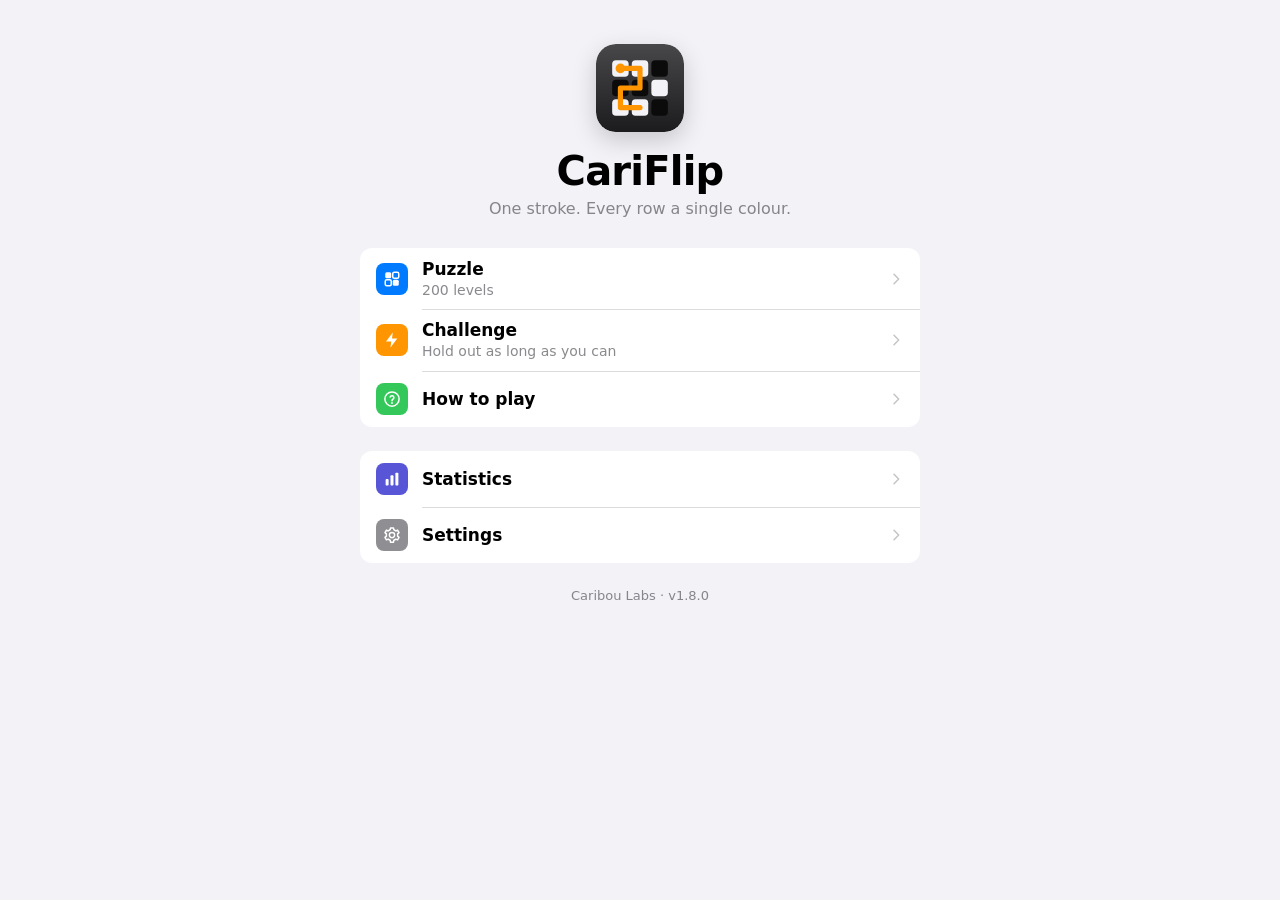
==== commit 91e6d97d: "Add files via upload" ====
--- a/index.html
+++ b/index.html
@@ -34,6 +34,7 @@
     <symbol id="i-down" viewBox="0 0 24 24"><path d="M12 5v13M6 13l6 6 6-6" fill="none" stroke="currentColor" stroke-width="2.4" stroke-linecap="round" stroke-linejoin="round"/></symbol>
     <symbol id="i-trophy" viewBox="0 0 24 24"><path d="M7 4h10v5a5 5 0 0 1-10 0zM7 6H4v1a3 3 0 0 0 3 3M17 6h3v1a3 3 0 0 1-3 3M12 14v3M8 20h8M9 17h6" fill="none" stroke="currentColor" stroke-width="2" stroke-linecap="round" stroke-linejoin="round"/></symbol>
     <symbol id="i-gear" viewBox="0 0 24 24"><path d="M12 8.5a3.5 3.5 0 1 0 0 7 3.5 3.5 0 0 0 0-7z" fill="none" stroke="currentColor" stroke-width="2"/><path d="M19.4 13.5a7.6 7.6 0 0 0 0-3l2-1.6-2-3.4-2.4 1a7.6 7.6 0 0 0-2.6-1.5L14 2.5h-4l-.4 2.5A7.6 7.6 0 0 0 7 6.5l-2.4-1-2 3.4 2 1.6a7.6 7.6 0 0 0 0 3l-2 1.6 2 3.4 2.4-1a7.6 7.6 0 0 0 2.6 1.5l.4 2.5h4l.4-2.5a7.6 7.6 0 0 0 2.6-1.5l2.4 1 2-3.4z" fill="none" stroke="currentColor" stroke-width="2" stroke-linejoin="round"/></symbol>
+    <symbol id="i-chart" viewBox="0 0 24 24"><rect x="3.5" y="12" width="4" height="8.5" rx="1.2" fill="currentColor"/><rect x="10" y="7" width="4" height="13.5" rx="1.2" fill="currentColor"/><rect x="16.5" y="3.5" width="4" height="17" rx="1.2" fill="currentColor"/></symbol>
     <symbol id="i-up" viewBox="0 0 24 24"><path d="M12 19V6M6 11l6-6 6 6" fill="none" stroke="currentColor" stroke-width="2.4" stroke-linecap="round" stroke-linejoin="round"/></symbol>
   </defs>
 </svg>
@@ -68,6 +69,11 @@
       </div>
 
       <div class="group">
+        <button class="row" id="go-stats">
+          <span class="row-icon" style="--c: #5856D6"><svg><use href="#i-chart"/></svg></span>
+          <span class="row-text"><span class="row-title" data-i18n="home.stats"></span></span>
+          <svg class="chev"><use href="#i-chev"/></svg>
+        </button>
         <button class="row" id="go-settings">
           <span class="row-icon" style="--c: var(--gray)"><svg><use href="#i-gear"/></svg></span>
           <span class="row-text"><span class="row-title" data-i18n="home.settings"></span></span>
@@ -81,6 +87,15 @@
   </section>
 
   <!-- Réglages -->
+  <section class="screen" id="stats" hidden>
+    <nav class="navbar">
+      <button class="nav-btn" data-back><svg><use href="#i-back"/></svg><span data-i18n="nav.home"></span></button>
+      <h2 class="nav-title" data-i18n="stats.title"></h2>
+      <span class="nav-spacer"></span>
+    </nav>
+    <div class="scroll" id="stats-body"></div>
+  </section>
+
   <section class="screen" id="settings" hidden>
     <nav class="navbar">
       <button class="nav-btn" data-back><svg><use href="#i-back"/></svg><span data-i18n="nav.home"></span></button>
--- a/css/style.css
+++ b/css/style.css
@@ -86,7 +86,7 @@
 
 /* Accueil */
 .hero { display: flex; flex-direction: column; align-items: center; gap: 6px; padding-block: 36px 28px; text-align: center; }
-.logo { width: 88px; height: 88px; border-radius: 20px; box-shadow: 0 8px 24px rgba(0, 0, 0, 0.18); }
+.logo { width: 88px; height: 88px; border-radius: 20px; box-shadow: 0 8px 24px rgba(0, 0, 0, 0.18); -webkit-touch-callout: none; -webkit-user-select: none; user-select: none; touch-action: manipulation; }
 .hero h1 { font: 800 40px/1.05 var(--font-round); letter-spacing: -0.02em; margin: 12px 0 0; }
 .tagline { margin: 0; color: var(--secondary); font-size: 16px; text-wrap: balance; }
 
@@ -230,7 +230,8 @@
 .sheet-badge { font: 800 34px/1 var(--font-round); color: var(--stroke); font-variant-numeric: tabular-nums; }
 .sheet-badge:empty { display: none; }
 .sheet-badge svg { font-size: 44px; color: var(--success); }
-.sheet h3 { margin: 10px 0 4px; font-size: 19px; }
+.sheet h3 { margin: 10px 0 4px; font-size: 19px; text-wrap: balance; }
+.sheet h3.egg { font-size: 21px; line-height: 1.3; margin: 6px 4px 22px; }
 .sheet p { margin: 0 0 18px; color: var(--secondary); font-size: 15px; text-wrap: balance; }
 .sheet-actions { display: flex; flex-direction: column; gap: 8px; }
 .sheet-actions .btn { min-width: 0; width: 100%; }
@@ -358,3 +359,16 @@
 .chapter.secret { background: var(--stroke); color: #fff; }
 .chapter.secret[aria-selected="true"] { background: var(--label); color: var(--bg); }
 @media (prefers-reduced-motion: reduce) { .confetti { display: none; } }
+
+/* ---------- Statistiques ---------- */
+.stat-row { min-height: 44px; }
+.stat-row .row-title { font-weight: 400; }
+.stat-val { margin-left: auto; padding-left: 12px; color: var(--secondary); font-variant-numeric: tabular-nums; font-weight: 600; white-space: nowrap; }
+.stat-hero { display: grid; grid-template-columns: repeat(3, 1fr); gap: 8px; margin: 4px 0 18px; }
+.stat-hero div { background: var(--card); border-radius: 12px; padding: 12px 6px; text-align: center; }
+.stat-hero b { display: block; font-size: 24px; font-variant-numeric: tabular-nums; }
+.stat-hero span { font-size: 12px; color: var(--secondary); }
+.chap-bar { flex: 1; height: 6px; border-radius: 3px; background: var(--fill); margin: 0 12px; overflow: hidden; min-width: 40px; }
+.chap-bar i { display: block; height: 100%; background: var(--stroke); border-radius: 3px; }
+.chap-row .chap-name { width: 84px; flex: none; white-space: nowrap; font-variant-numeric: tabular-nums; }
+.chap-row .stat-val { margin-left: 0; padding-left: 0; min-width: 52px; text-align: right; }
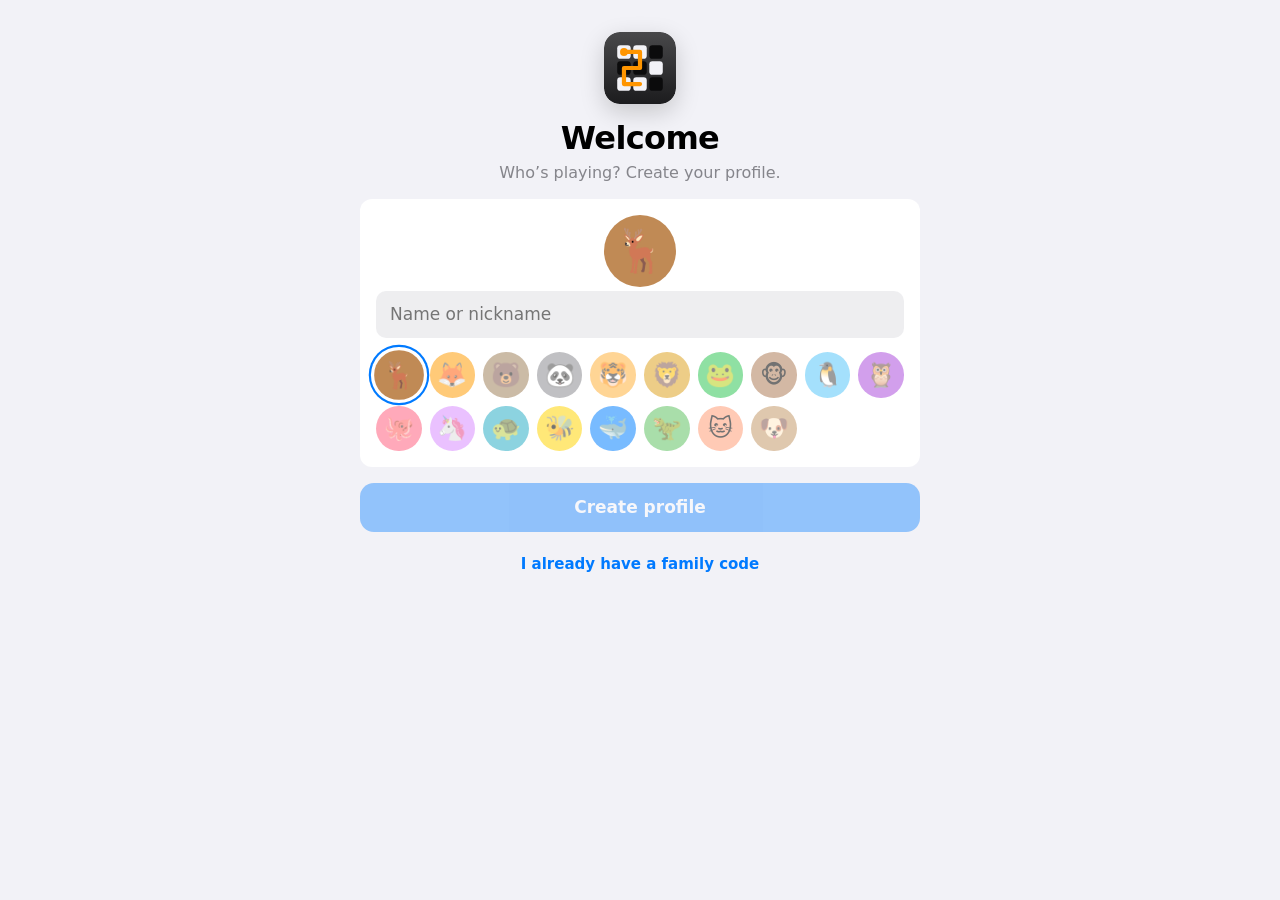
==== commit be0346cb: "Add files via upload" ====
--- a/index.html
+++ b/index.html
@@ -35,6 +35,14 @@
     <symbol id="i-trophy" viewBox="0 0 24 24"><path d="M7 4h10v5a5 5 0 0 1-10 0zM7 6H4v1a3 3 0 0 0 3 3M17 6h3v1a3 3 0 0 1-3 3M12 14v3M8 20h8M9 17h6" fill="none" stroke="currentColor" stroke-width="2" stroke-linecap="round" stroke-linejoin="round"/></symbol>
     <symbol id="i-gear" viewBox="0 0 24 24"><path d="M12 8.5a3.5 3.5 0 1 0 0 7 3.5 3.5 0 0 0 0-7z" fill="none" stroke="currentColor" stroke-width="2"/><path d="M19.4 13.5a7.6 7.6 0 0 0 0-3l2-1.6-2-3.4-2.4 1a7.6 7.6 0 0 0-2.6-1.5L14 2.5h-4l-.4 2.5A7.6 7.6 0 0 0 7 6.5l-2.4-1-2 3.4 2 1.6a7.6 7.6 0 0 0 0 3l-2 1.6 2 3.4 2.4-1a7.6 7.6 0 0 0 2.6 1.5l.4 2.5h4l.4-2.5a7.6 7.6 0 0 0 2.6-1.5l2.4 1 2-3.4z" fill="none" stroke="currentColor" stroke-width="2" stroke-linejoin="round"/></symbol>
     <symbol id="i-chart" viewBox="0 0 24 24"><rect x="3.5" y="12" width="4" height="8.5" rx="1.2" fill="currentColor"/><rect x="10" y="7" width="4" height="13.5" rx="1.2" fill="currentColor"/><rect x="16.5" y="3.5" width="4" height="17" rx="1.2" fill="currentColor"/></symbol>
+    <symbol id="i-cal" viewBox="0 0 24 24"><rect x="3.5" y="5" width="17" height="15.5" rx="3" fill="none" stroke="currentColor" stroke-width="2"/><path d="M3.5 10h17M8 3v4M16 3v4" stroke="currentColor" stroke-width="2" stroke-linecap="round"/><rect x="7" y="13" width="4" height="4" rx="1" fill="currentColor"/></symbol>
+    <symbol id="i-timer" viewBox="0 0 24 24"><circle cx="12" cy="13.5" r="7.5" fill="none" stroke="currentColor" stroke-width="2"/><path d="M12 9.5v4.5l2.8 1.8M9.5 2.8h5M19 6.5l1.4-1.4" fill="none" stroke="currentColor" stroke-width="2" stroke-linecap="round" stroke-linejoin="round"/></symbol>
+    <symbol id="i-people" viewBox="0 0 24 24"><circle cx="9" cy="8" r="3.6" fill="currentColor"/><path d="M2.5 20c0-3.6 2.9-6.2 6.5-6.2s6.5 2.6 6.5 6.2z" fill="currentColor"/><circle cx="17" cy="9" r="2.8" fill="currentColor" opacity=".7"/><path d="M15.8 14c3.2-.4 6 1.9 6 5.2h-4.4" fill="currentColor" opacity=".7"/></symbol>
+    <symbol id="i-pencil" viewBox="0 0 24 24"><path d="M4 20l1-4.5L15.5 5a2.1 2.1 0 0 1 3 3L8 18.5zM13.5 7l3 3" fill="none" stroke="currentColor" stroke-width="2" stroke-linejoin="round"/></symbol>
+    <symbol id="i-plus" viewBox="0 0 24 24"><path d="M12 5v14M5 12h14" stroke="currentColor" stroke-width="2.6" stroke-linecap="round"/></symbol>
+    <symbol id="i-cloud" viewBox="0 0 24 24"><path d="M7 19a4.5 4.5 0 0 1-.6-9 6 6 0 0 1 11.5 1.6A3.8 3.8 0 0 1 17.5 19z" fill="none" stroke="currentColor" stroke-width="2" stroke-linejoin="round"/></symbol>
+    <symbol id="i-medal" viewBox="0 0 24 24"><path d="M8 2.5h8l-2.5 6h-3z" fill="currentColor" opacity=".55"/><circle cx="12" cy="15" r="6.5" fill="currentColor"/><path d="M12 11.3l1.1 2.3 2.5.3-1.8 1.7.5 2.5-2.3-1.2-2.3 1.2.5-2.5-1.8-1.7 2.5-.3z" fill="#fff"/></symbol>
+    <symbol id="i-skip" viewBox="0 0 24 24"><path d="M5 5l9 7-9 7zM17 5v14" fill="none" stroke="currentColor" stroke-width="2.4" stroke-linecap="round" stroke-linejoin="round"/></symbol>
     <symbol id="i-up" viewBox="0 0 24 24"><path d="M12 19V6M6 11l6-6 6 6" fill="none" stroke="currentColor" stroke-width="2.4" stroke-linecap="round" stroke-linejoin="round"/></symbol>
   </defs>
 </svg>
@@ -44,6 +52,7 @@
   <!-- Accueil -->
   <section class="screen" id="home">
     <div class="scroll">
+      <button class="profile-chip" id="profile-chip"><span class="avatar" id="chip-avatar"></span><span class="chip-name" id="chip-name"></span><svg class="chev"><use href="#i-chev"/></svg></button>
       <header class="hero">
         <img class="logo" id="logo" src="icons/icon.svg" alt="" width="88" height="88" draggable="false">
         <h1>CariFlip</h1>
@@ -56,6 +65,16 @@
           <span class="row-text"><span class="row-title" data-i18n="home.puzzle"></span><span class="row-sub" id="puzzle-progress"></span></span>
           <svg class="chev"><use href="#i-chev"/></svg>
         </button>
+        <button class="row" id="go-daily">
+          <span class="row-icon" style="--c: #FF2D55"><svg><use href="#i-cal"/></svg></span>
+          <span class="row-text"><span class="row-title" data-i18n="home.daily"></span><span class="row-sub" id="daily-sub"></span></span>
+          <svg class="chev"><use href="#i-chev"/></svg>
+        </button>
+        <button class="row" id="go-rush">
+          <span class="row-icon" style="--c: #00C7BE"><svg><use href="#i-timer"/></svg></span>
+          <span class="row-text"><span class="row-title" data-i18n="home.rush"></span><span class="row-sub" id="rush-sub"></span></span>
+          <svg class="chev"><use href="#i-chev"/></svg>
+        </button>
         <button class="row" id="go-challenge">
           <span class="row-icon" style="--c: var(--stroke)"><svg><use href="#i-bolt"/></svg></span>
           <span class="row-text"><span class="row-title" data-i18n="home.challenge"></span><span class="row-sub" id="best-score"></span></span>
@@ -69,6 +88,11 @@
       </div>
 
       <div class="group">
+        <button class="row" id="go-profiles">
+          <span class="row-icon" style="--c: #FF9F0A"><svg><use href="#i-people"/></svg></span>
+          <span class="row-text"><span class="row-title" data-i18n="home.profiles"></span><span class="row-sub" id="profiles-sub"></span></span>
+          <svg class="chev"><use href="#i-chev"/></svg>
+        </button>
         <button class="row" id="go-stats">
           <span class="row-icon" style="--c: #5856D6"><svg><use href="#i-chart"/></svg></span>
           <span class="row-text"><span class="row-title" data-i18n="home.stats"></span></span>
@@ -94,6 +118,97 @@
       <span class="nav-spacer"></span>
     </nav>
     <div class="scroll" id="stats-body"></div>
+  </section>
+
+  <!-- Premier lancement -->
+  <section class="screen" id="welcome" hidden>
+    <div class="scroll">
+      <header class="hero compact">
+        <img class="logo" src="icons/icon.svg" alt="" width="72" height="72" draggable="false">
+        <h1 data-i18n="welcome.title"></h1>
+        <p class="tagline" data-i18n="welcome.sub"></p>
+      </header>
+      <div class="profile-form" id="welcome-form"></div>
+      <button class="btn primary wide" id="welcome-create" data-i18n="welcome.create"></button>
+      <div class="join-box">
+        <button class="link-btn" id="welcome-join-toggle" data-i18n="welcome.haveCode"></button>
+        <div id="welcome-join" hidden>
+          <p class="footnote" data-i18n="welcome.joinHelp"></p>
+          <input class="text-input code-input" id="welcome-code" autocomplete="off" autocapitalize="characters" spellcheck="false" placeholder="XXXX-XXXX-XXXX" maxlength="16">
+          <button class="btn wide" id="welcome-join-btn" data-i18n="welcome.join"></button>
+          <p class="form-error" id="welcome-error" hidden></p>
+        </div>
+      </div>
+    </div>
+  </section>
+
+  <!-- Profils -->
+  <section class="screen" id="profiles" hidden>
+    <nav class="navbar">
+      <button class="nav-btn" data-back><svg><use href="#i-back"/></svg><span data-i18n="nav.home"></span></button>
+      <h2 class="nav-title" data-i18n="profiles.title"></h2>
+      <span class="nav-spacer"></span>
+    </nav>
+    <div class="scroll">
+      <p class="intro" data-i18n="profiles.intro"></p>
+      <div class="group" id="profile-list"></div>
+      <div class="group">
+        <button class="row" id="profile-new">
+          <span class="row-icon" style="--c: var(--accent)"><svg><use href="#i-plus"/></svg></span>
+          <span class="row-text"><span class="row-title" data-i18n="profiles.new"></span></span>
+        </button>
+      </div>
+      <h3 class="section-title" data-i18n="sync.title"></h3>
+      <div class="group">
+        <div class="row stat-row"><span class="row-icon" id="sync-icon"><svg><use href="#i-cloud"/></svg></span><span class="row-text"><span class="row-title" id="sync-state"></span><span class="row-sub" id="sync-when"></span></span></div>
+        <button class="row" id="sync-code-row">
+          <span class="row-text"><span class="row-sub" data-i18n="sync.code"></span><span class="row-title code-text" id="sync-code"></span></span>
+          <span class="stat-val" data-i18n="sync.copy"></span>
+        </button>
+        <button class="row" id="sync-join"><span class="row-text"><span class="row-title" data-i18n="sync.join"></span></span><svg class="chev"><use href="#i-chev"/></svg></button>
+        <button class="row" id="sync-now"><span class="row-text"><span class="row-title" data-i18n="sync.now"></span></span></button>
+      </div>
+      <p class="footnote" id="sync-help" data-i18n="sync.help"></p>
+    </div>
+  </section>
+
+  <!-- Créer / modifier un profil -->
+  <section class="screen" id="profile-edit" hidden>
+    <nav class="navbar">
+      <button class="nav-btn" data-back><svg><use href="#i-back"/></svg><span data-i18n="nav.back"></span></button>
+      <h2 class="nav-title" id="pe-title"></h2>
+      <span class="nav-spacer"></span>
+    </nav>
+    <div class="scroll">
+      <div class="profile-form" id="pe-form"></div>
+      <button class="btn primary wide" id="pe-save" data-i18n="pe.save"></button>
+      <button class="btn danger wide" id="pe-delete" data-i18n="pe.delete"></button>
+    </div>
+  </section>
+
+  <!-- Contre-la-montre -->
+  <section class="screen" id="rush" hidden>
+    <nav class="navbar">
+      <button class="nav-btn icon-only" id="rush-quit" data-i18n-aria="rush.quit"><svg><use href="#i-x"/></svg></button>
+      <div class="hud">
+        <span class="hud-score" id="rush-time">3:00</span>
+        <span class="hud-meta" id="rush-count"></span>
+      </div>
+      <span class="nav-spacer"></span>
+    </nav>
+    <div class="status">
+      <span class="chip" id="rush-chip"></span>
+    </div>
+    <div class="stage" id="rush-stage">
+      <canvas id="rush-canvas"></canvas>
+      <div class="countdown" id="rush-countdown" aria-live="assertive"></div>
+      <div class="bonus" id="rush-bonus" aria-live="polite"><span class="bonus-main"></span><span class="bonus-sub"></span></div>
+    </div>
+    <div class="bottombar">
+      <button class="cancel-btn" data-cancel data-i18n-aria="game.cancel"><svg><use href="#i-x"/></svg></button>
+      <button class="pill-btn" id="rush-skip"><svg><use href="#i-skip"/></svg><span data-i18n="rush.skip"></span></button>
+      <button class="cancel-btn" data-cancel data-i18n-aria="game.cancel"><svg><use href="#i-x"/></svg></button>
+    </div>
   </section>
 
   <section class="screen" id="settings" hidden>
@@ -154,7 +269,7 @@
   <!-- Jeu : Puzzle -->
   <section class="screen" id="game" hidden>
     <nav class="navbar">
-      <button class="nav-btn" data-back><svg><use href="#i-back"/></svg><span data-i18n="nav.levels"></span></button>
+      <button class="nav-btn" data-back><svg><use href="#i-back"/></svg><span id="game-back" data-i18n="nav.levels"></span></button>
       <h2 class="nav-title" id="game-title"></h2>
       <button class="nav-btn icon-only" id="hint-btn" data-i18n-aria="game.hint">
         <svg><use href="#i-bulb"/></svg><span class="badge" id="hint-badge">3</span>
--- a/css/style.css
+++ b/css/style.css
@@ -372,3 +372,66 @@
 .chap-bar i { display: block; height: 100%; background: var(--stroke); border-radius: 3px; }
 .chap-row .chap-name { width: 84px; flex: none; white-space: nowrap; font-variant-numeric: tabular-nums; }
 .chap-row .stat-val { margin-left: 0; padding-left: 0; min-width: 52px; text-align: right; }
+
+/* ---------- v1.9 : profils, synchro, Puzzle du jour, contre-la-montre ---------- */
+#home .scroll { position: relative; }
+.profile-chip {
+  display: flex; align-items: center; gap: 8px; margin: 4px 0 0 auto; width: max-content; max-width: 70%;
+  padding: 4px 10px 4px 4px; border-radius: 999px; background: var(--card); font-weight: 600; font-size: 15px;
+}
+.profile-chip .chip-name { overflow: hidden; text-overflow: ellipsis; white-space: nowrap; }
+.profile-chip .chev { font-size: 13px; }
+#home .hero { padding-top: 8px; }
+.avatar {
+  width: 32px; height: 32px; border-radius: 50%; display: grid; place-items: center; flex: none;
+  background: var(--av, var(--fill)); font-size: 19px; line-height: 1;
+}
+.avatar.big { width: 72px; height: 72px; font-size: 42px; margin: 0 auto 4px; }
+.hero.compact { padding-block: 24px 16px; }
+.hero.compact .logo { width: 72px; height: 72px; border-radius: 16px; }
+.hero.compact h1 { font-size: 32px; }
+
+.profile-form { background: var(--card); border-radius: 12px; padding: 16px; margin-bottom: 16px; }
+.text-input {
+  width: 100%; font: inherit; font-size: 17px; padding: 12px 14px; border-radius: 10px;
+  border: none; background: var(--fill); color: var(--label); outline: none;
+}
+.text-input:focus { box-shadow: 0 0 0 2px var(--accent); }
+.code-input { text-align: center; font: 700 20px/1.2 ui-monospace, SFMono-Regular, Menlo, monospace; letter-spacing: 0.08em; margin-bottom: 10px; }
+.avatar-grid { display: grid; grid-template-columns: repeat(auto-fill, minmax(44px, 1fr)); gap: 8px; margin-top: 14px; }
+.avatar-grid button { aspect-ratio: 1; border-radius: 50%; font-size: 24px; display: grid; place-items: center; background: var(--av); opacity: 0.55; transition: transform 0.12s, opacity 0.12s; }
+.avatar-grid button[aria-checked="true"] { opacity: 1; transform: scale(1.08); box-shadow: 0 0 0 3px var(--card), 0 0 0 5px var(--accent); }
+.btn.wide { display: block; width: 100%; min-width: 0; margin: 0 auto 12px; }
+.btn.danger { background: transparent; color: var(--danger); }
+.btn:disabled { opacity: 0.4; }
+.join-box { text-align: center; margin-top: 8px; }
+.link-btn { color: var(--accent); font-size: 15px; font-weight: 600; padding: 10px; }
+.form-error { color: var(--danger); font-size: 14px; text-align: center; margin: 4px 0 0; }
+.code-text { font: 700 18px/1.3 ui-monospace, SFMono-Regular, Menlo, monospace; letter-spacing: 0.06em; }
+.row .stat-val { margin-left: auto; padding-left: 12px; }
+.profile-row .avatar { width: 36px; height: 36px; font-size: 21px; }
+.profile-row .edit-btn { width: 36px; height: 36px; display: grid; place-items: center; border-radius: 50%; color: var(--accent); font-size: 18px; flex: none; }
+.profile-row .edit-btn:active { background: var(--fill); }
+.profile-row .current-mark { color: var(--accent); font-size: 18px; }
+.row + .profile-row::before, .profile-row + .row::before { left: 66px; }
+#sync-icon { --c: var(--gray); }
+#sync-icon.ok { --c: var(--success); }
+#sync-icon.err { --c: var(--danger); }
+#sync-icon.busy svg { animation: pulse 1s ease-in-out infinite; }
+@keyframes pulse { 50% { opacity: 0.35; } }
+
+/* Médaille du trait optimal (grille des niveaux) */
+.level .medal { position: absolute; left: 4px; top: 4px; width: 14px; height: 14px; color: var(--stroke); }
+
+/* Contre-la-montre */
+#rush .navbar { min-height: 44px; }
+#rush .stage { margin: 4px 2px; }
+#rush-time { font-size: 30px; }
+#rush-time.low { color: var(--danger); }
+#rush .bottombar { justify-content: space-between; }
+.pill-btn.danger-text { color: var(--danger); }
+.sheet .medal-line { display: flex; align-items: center; justify-content: center; gap: 6px; color: var(--stroke); font-weight: 600; margin-top: -8px; }
+.sheet .medal-line svg { font-size: 20px; }
+.sheet .medal-line.muted { color: var(--secondary); font-weight: 400; }
+.sheet .code-input { margin: -6px 0 12px; }
+.stats-profile { display: flex; align-items: center; justify-content: center; gap: 8px; font-weight: 600; margin: 0 auto 12px; }
